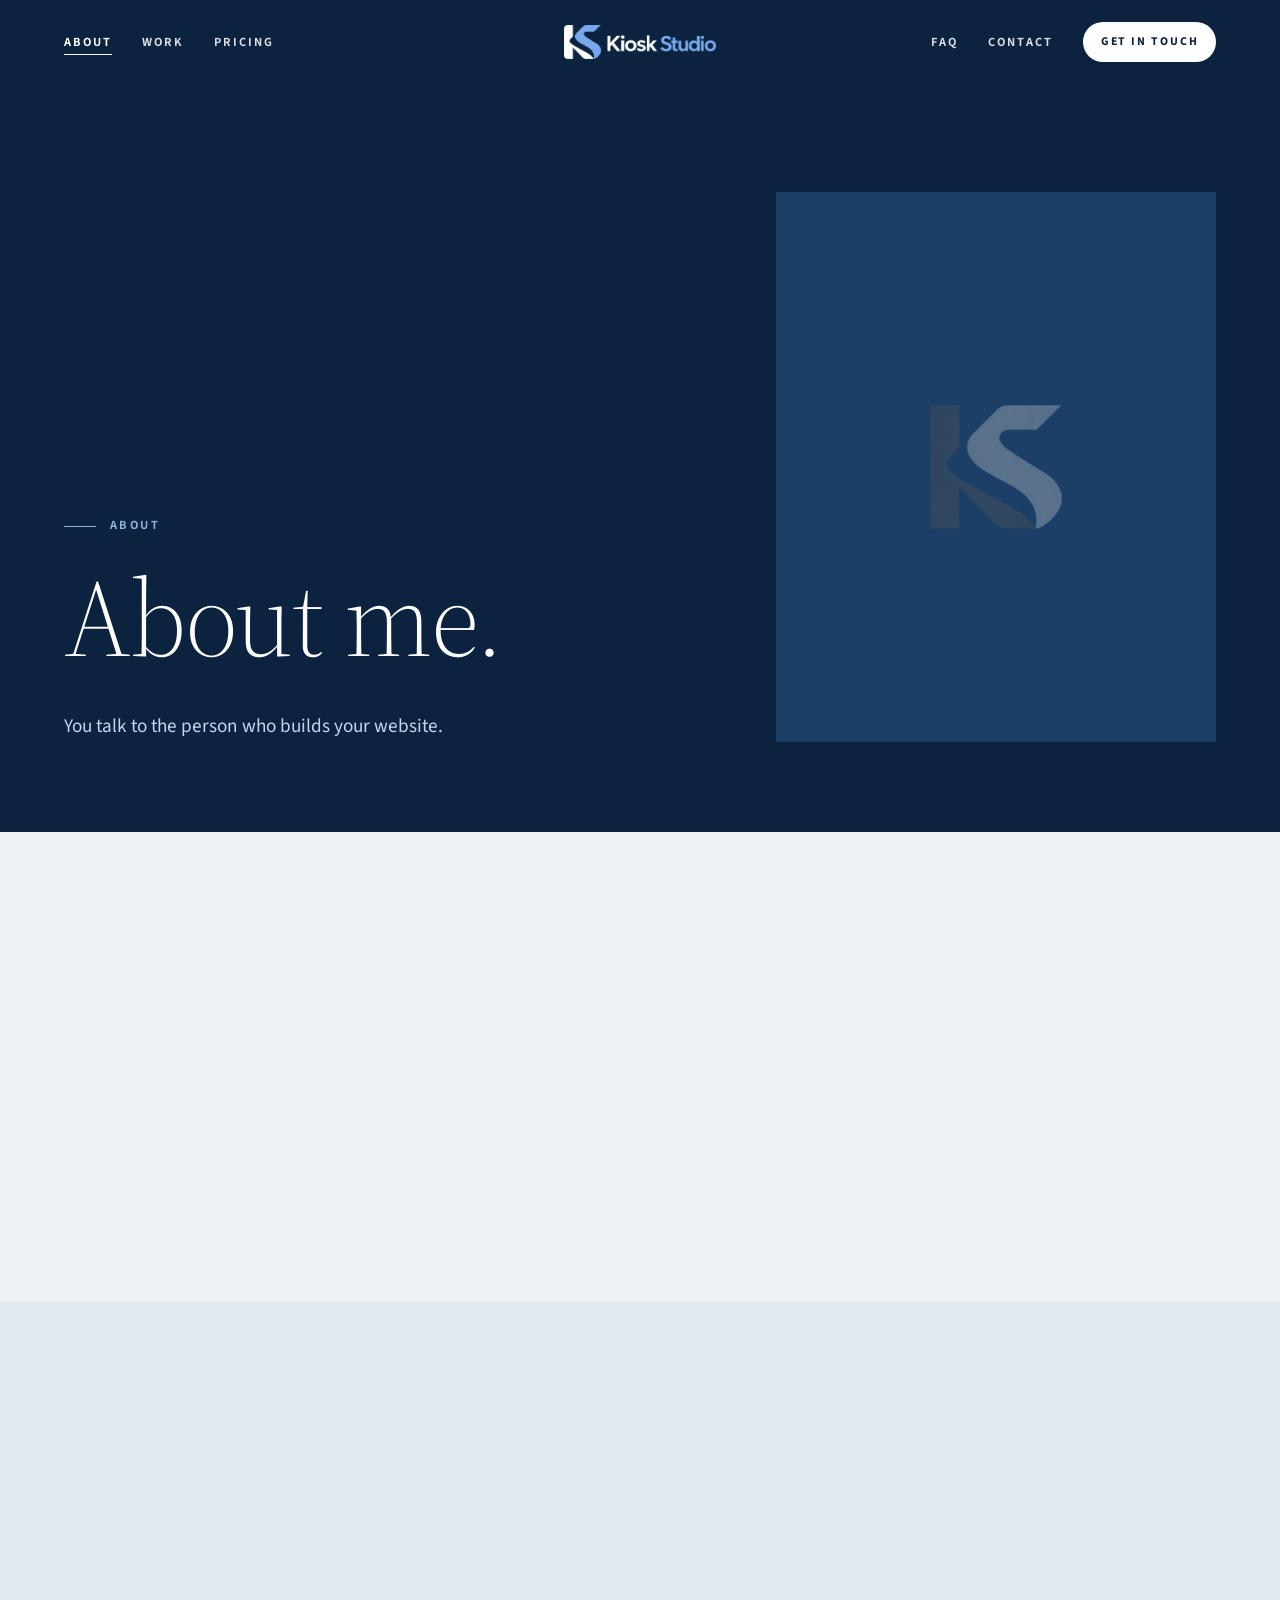
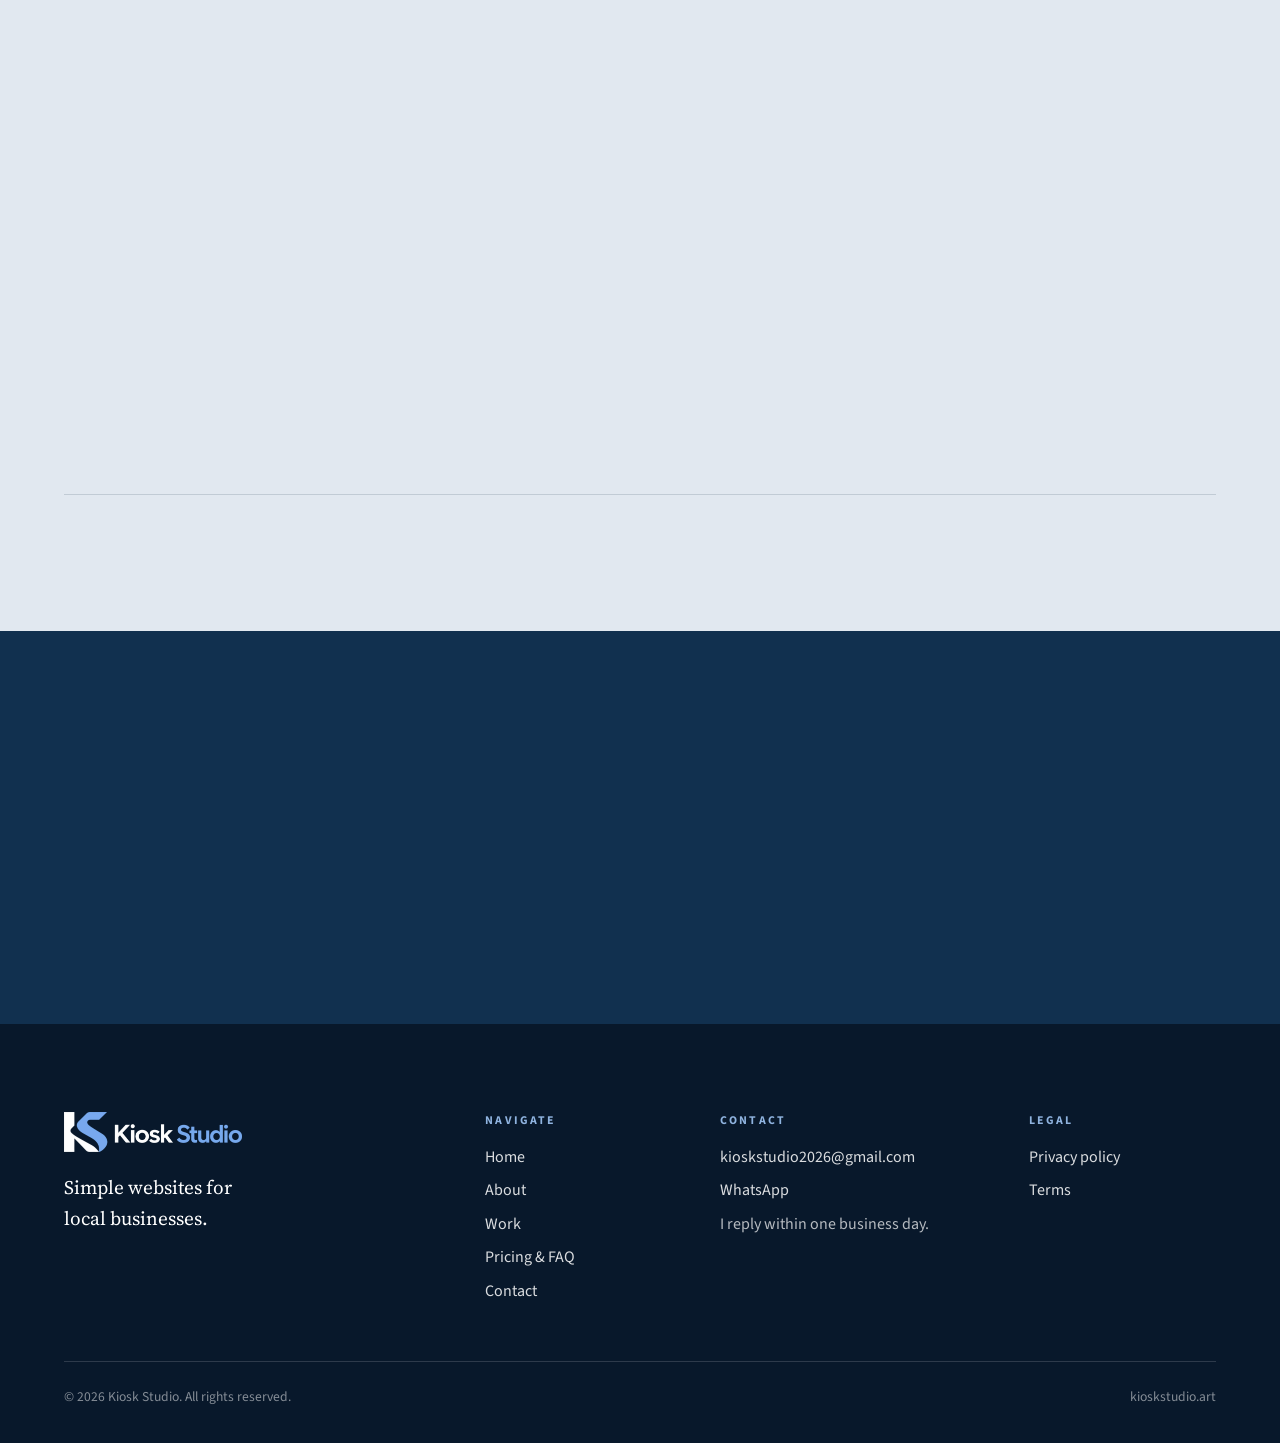
==== site/about.html @ 41d965e2 "Turn the site into several pages with a richer, animated layout Inspired by a restaurant site the ow" ====
<!doctype html>
<html lang="en" class="no-js">
<head>
  <meta charset="utf-8">
  <meta name="viewport" content="width=device-width, initial-scale=1">
  <meta http-equiv="Content-Security-Policy" content="default-src 'self'; img-src 'self' data:; style-src 'self'; script-src 'self'; connect-src 'self' https://formspree.io; form-action 'self' https://formspree.io mailto:; base-uri 'self'; object-src 'none'">
  <meta name="referrer" content="strict-origin-when-cross-origin">

  <title>About — Kiosk Studio</title>
  <meta name="description" content="Kiosk Studio is a small studio run by one person: a Brazilian engineering student studying abroad in Europe. You talk to the person who builds your website.">
  <link rel="canonical" href="https://kioskstudio.art/about">
  <meta name="theme-color" content="#0c2340">

  <meta property="og:type" content="website">
  <meta property="og:site_name" content="Kiosk Studio">
  <meta property="og:title" content="About — Kiosk Studio">
  <meta property="og:description" content="Kiosk Studio is a small studio run by one person: a Brazilian engineering student studying abroad in Europe. You talk to the person who builds your website.">
  <meta property="og:url" content="https://kioskstudio.art/about">
  <meta property="og:image" content="https://kioskstudio.art/assets/og-image.png">
  <meta property="og:image:width" content="1200">
  <meta property="og:image:height" content="630">
  <meta property="og:image:alt" content="Kiosk Studio — simple websites for local businesses">
  <meta name="twitter:card" content="summary_large_image">

  <link rel="icon" href="assets/favicon.png" type="image/png">
  <link rel="apple-touch-icon" href="assets/apple-touch-icon.png">
  <link rel="preload" href="fonts/source-serif-4.woff2" as="font" type="font/woff2" crossorigin>
  <link rel="preload" href="fonts/source-sans-3.woff2" as="font" type="font/woff2" crossorigin>
  <link rel="stylesheet" href="css/style.css">
  <script src="config.js" defer></script>
  <script src="js/main.js" defer></script>
</head>
<body>
  <a class="skip-link" href="#main">Skip to content</a>

  <header class="site-header">
    <div class="wrap header-inner">
      <a class="brand" href="./" aria-label="Kiosk Studio, home page">
        <img class="brand-logo" data-show-if="logo" data-src="logo" alt="Kiosk Studio" hidden>
        <span class="wordmark" data-hide-if="logo">Kiosk Studio</span>
      </a>

      <button class="nav-toggle" type="button" aria-expanded="false" aria-controls="site-nav">
        <span class="nav-toggle-bars" aria-hidden="true"></span>
        <span class="visually-hidden">Menu</span>
      </button>

      <nav id="site-nav" class="site-nav" aria-label="Main">
        <ul class="nav-left">
            <li class="nav-home"><a href="./">Home</a></li>
            <li><a href="about" aria-current="page">About</a></li>
            <li><a href="work">Work</a></li>
            <li><a href="pricing">Pricing</a></li>
        </ul>
        <ul class="nav-right">
            <li><a href="pricing#faq">FAQ</a></li>
            <li><a href="contact">Contact</a></li>
            <li><a class="btn btn-pill nav-cta" href="contact">Get in touch</a></li>
        </ul>
      </nav>
    </div>
  </header>

  <main id="main">
    <section class="page-hero">
      <div class="wrap page-hero-inner page-hero-inner--split">
        <div class="page-hero-copy">
          <p class="eyebrow" data-reveal>About</p>
          <h1 class="mask" data-reveal><span><span data-show-if="ownerName" hidden>Hi, I&#8217;m <span data-text="ownerName"></span>.</span><span data-hide-if="ownerName">About me.</span></span></h1>
          <p class="lead" data-reveal>You talk to the person who builds your website.</p>
        </div>
        <div class="portrait" data-reveal>
          <img class="portrait-img" data-show-if="photo" data-src="photo" alt="Portrait of the person behind Kiosk Studio" width="640" height="800" hidden>
          <div class="portrait-empty" data-hide-if="photo">
            <img src="assets/logo-mark.png" alt="" width="120" height="113">
          </div>
        </div>
      </div>
    </section>

    <section class="section">
      <div class="wrap split">
        <div>
          <p class="eyebrow" data-reveal>Who I am</p>
          <h2 class="mask" data-reveal><span>A small studio, built alongside my studies.</span></h2>
        </div>
        <div class="split-copy" data-reveal>
          <p>I'm a Brazilian engineering student studying abroad in Europe<span data-show-if="university" hidden>, at <span data-text="university"></span></span><span data-show-if="city" hidden>, in <span data-text="city"></span></span>. Kiosk Studio is the small studio I am building alongside my studies.</p>
          <p>There is no sales team and no account manager: from the first message to the day your site goes live, you deal with me.</p>
          <p>The studio is new, so the first websites come at a launch price.</p>
          <p class="split-note" data-show-if="location" data-text="location" hidden></p>
        </div>
      </div>
    </section>

    <section class="section section--tint">
      <div class="wrap split split--head">
        <div>
          <p class="eyebrow" data-reveal>How I work</p>
          <h2 class="mask" data-reveal><span>Simple, honest and in plain words.</span></h2>
        </div>
      </div>
      <div class="wrap">
        <ul class="rows">
          <li data-reveal><strong>You talk to me directly</strong><span>From the first message to the day your site goes live.</span></li>
          <li data-reveal><strong>No tech talk</strong><span>You tell me about your business in your own words. I explain anything you need to know.</span></li>
          <li data-reveal><strong>You see it before you pay</strong><span>A preview on your own phone first. Payment only when you approve it.</span></li>
          <li data-reveal><strong>You are never stuck</strong><span>Your domain is in your name and the website files are yours.</span></li>
        </ul>
      </div>
    </section>

    <section class="cta-band">
      <div class="wrap cta-inner">
        <h2 class="mask" data-reveal><span>Tell me about your business.</span></h2>
        <div class="cta-actions" data-reveal>
          <a class="btn btn-pill btn-light" href="contact">Get in touch</a>
          <a class="text-link" data-show-if="whatsapp" data-href="whatsapp" data-format="whatsapp" hidden>WhatsApp <span aria-hidden="true">→</span></a>
        </div>
      </div>
    </section>
  </main>

  <footer class="site-footer">
    <div class="wrap">
      <div class="footer-grid">
        <div class="footer-brand">
          <img class="footer-logo" src="assets/logo-light.png" alt="Kiosk Studio" width="178" height="40" loading="lazy">
          <p>Simple websites for<br>local businesses.</p>
        </div>
        <div>
          <p class="footer-title">Navigate</p>
          <ul>
            <li><a href="./">Home</a></li>
            <li><a href="about">About</a></li>
            <li><a href="work">Work</a></li>
            <li><a href="pricing">Pricing &amp; FAQ</a></li>
            <li><a href="contact">Contact</a></li>
          </ul>
        </div>
        <div>
          <p class="footer-title">Contact</p>
          <ul>
            <li data-show-if="email" hidden><a data-href="email" data-format="mailto" data-text="email"></a></li>
            <li data-show-if="whatsapp" hidden><a data-href="whatsapp" data-format="whatsapp">WhatsApp</a></li>
            <li>I reply within one business day.</li>
            <li data-show-if="location" data-text="location" hidden></li>
          </ul>
        </div>
        <div>
          <p class="footer-title">Legal</p>
          <ul>
            <li><a href="privacy">Privacy policy</a></li>
            <li><a href="terms">Terms</a></li>
          </ul>
        </div>
      </div>
      <div class="footer-bottom">
        <p>© <span data-year></span> Kiosk Studio. All rights reserved.</p>
        <p>kioskstudio.art</p>
      </div>
    </div>
  </footer>
</body>
</html>
---- site/css/style.css ----
/* Kiosk Studio — main stylesheet
   Mobile first: base styles are for phones; wider screens are added in
   the media queries near the end of each block. */

/* ---------- Fonts (stored in this repo, no outside services) ---------- */
@font-face {
  font-family: "Source Serif 4";
  src: url("../fonts/source-serif-4.woff2") format("woff2");
  font-weight: 200 900;
  font-style: normal;
  font-display: swap;
}
@font-face {
  font-family: "Source Serif 4";
  src: url("../fonts/source-serif-4-italic.woff2") format("woff2");
  font-weight: 200 900;
  font-style: italic;
  font-display: swap;
}
@font-face {
  font-family: "Source Sans 3";
  src: url("../fonts/source-sans-3.woff2") format("woff2");
  font-weight: 200 900;
  font-style: normal;
  font-display: swap;
}

/* ---------- Design tokens ---------- */
:root {
  --navy-950: #08182b;
  --navy-900: #0c2340;
  --navy-800: #11304f;
  --navy-700: #1b3f66;
  --blue-600: #08459a;
  --blue-500: #0a54b5;
  --blue-300: #8fb3df;
  --blue-200: #c2d6ee;
  --paper: #eef2f6;
  --tint: #e1e8f0;
  --panel: #d3deea;
  --gray-500: #7b8796;
  --gray-600: #4d5a6a;
  --gray-800: #1f2b3a;
  --white: #ffffff;

  --text: var(--gray-800);
  --text-muted: var(--gray-600);
  --rule: rgba(12, 35, 64, .15);
  --rule-light: rgba(255, 255, 255, .15);
  --focus: #ffb547;

  --serif: "Source Serif 4", Georgia, "Times New Roman", serif;
  --sans: "Source Sans 3", system-ui, -apple-system, "Segoe UI", Roboto, Arial, sans-serif;

  --gutter: clamp(20px, 5vw, 80px);
  --wrap: 1360px;
  --header-h: 64px;
  --marquee-h: 52px;
  --ease: cubic-bezier(.2, .7, .2, 1);
}

/* ---------- Base ---------- */
*, *::before, *::after { box-sizing: border-box; }

html { -webkit-text-size-adjust: 100%; scroll-padding-top: calc(var(--header-h) + 16px); }
@media (prefers-reduced-motion: no-preference) {
  html { scroll-behavior: smooth; }
}

body {
  margin: 0;
  font-family: var(--sans);
  font-size: 1.125rem;
  line-height: 1.6;
  color: var(--text);
  background: var(--paper);
  -webkit-font-smoothing: antialiased;
}
body.menu-open { overflow: hidden; }

img, svg { display: block; max-width: 100%; }
img { height: auto; }

h1, h2, h3 { margin: 0; font-weight: 400; text-wrap: balance; }
h1, h2 {
  font-family: var(--serif);
  font-optical-sizing: auto;
  font-weight: 300;
  letter-spacing: -0.02em;
  line-height: 1.06;
}
h1 { font-size: clamp(3rem, 8.5vw, 7rem); }
h2 { font-size: clamp(2.1rem, 4.4vw, 3.6rem); color: var(--navy-900); }
h3 { font-size: 1.2rem; font-weight: 650; line-height: 1.3; color: var(--navy-900); }
p { margin: 0 0 1em; }
p:last-child { margin-bottom: 0; }

a { color: var(--blue-600); text-underline-offset: .2em; text-decoration-thickness: 1px; }
a:hover { text-decoration-thickness: 2px; }

:focus-visible { outline: 3px solid var(--focus); outline-offset: 3px; }
[hidden] { display: none !important; }

.visually-hidden {
  position: absolute !important;
  width: 1px; height: 1px;
  overflow: hidden;
  clip: rect(0 0 0 0);
  white-space: nowrap;
}

.skip-link {
  position: absolute;
  left: 12px; top: -60px;
  z-index: 100;
  padding: 10px 16px;
  background: var(--white);
  color: var(--navy-900);
  font-weight: 700;
}
.skip-link:focus { top: 12px; }

.wrap { width: 100%; max-width: var(--wrap); margin: 0 auto; padding: 0 var(--gutter); }

.muted { color: var(--text-muted); }

/* Small uppercase label with a short line before it. */
.eyebrow {
  display: flex;
  align-items: center;
  gap: 14px;
  margin-bottom: 24px;
  font-size: .78rem;
  font-weight: 650;
  letter-spacing: .2em;
  text-transform: uppercase;
  color: var(--blue-500);
}
.eyebrow::before { content: ""; width: 32px; height: 1px; background: currentColor; }

.lead { max-width: 34em; font-size: clamp(1.1rem, 1.5vw, 1.3rem); line-height: 1.55; }

/* ---------- Buttons and links ---------- */
.btn {
  display: inline-flex;
  align-items: center;
  justify-content: center;
  min-height: 48px;
  padding: .85em 1.7em;
  border: 1.5px solid transparent;
  border-radius: 999px;
  font: inherit;
  font-size: .82rem;
  font-weight: 700;
  letter-spacing: .14em;
  line-height: 1.2;
  text-transform: uppercase;
  text-align: center;
  text-decoration: none;
  cursor: pointer;
  transition: background-color .25s, color .25s, border-color .25s, transform .25s var(--ease);
}
.btn:hover { transform: translateY(-2px); }
.btn-primary { background: var(--blue-500); color: var(--white); }
.btn-primary:hover { background: var(--blue-600); }
.btn-light { background: var(--white); color: var(--navy-900); }
.btn-light:hover { background: var(--blue-200); }

/* Uppercase link with an arrow, used for "See the work →" etc. */
.text-link {
  display: inline-flex;
  align-items: center;
  gap: .6em;
  padding-bottom: 4px;
  border-bottom: 1px solid currentColor;
  font-size: .82rem;
  font-weight: 700;
  letter-spacing: .14em;
  text-transform: uppercase;
  text-decoration: none;
}
.text-link span { transition: transform .25s var(--ease); }
.text-link:hover span { transform: translateX(4px); }

/* ---------- Header ---------- */
.site-header {
  position: sticky;
  top: 0;
  z-index: 50;
  background: var(--navy-900);
  color: var(--white);
}
.header-inner {
  display: flex;
  align-items: center;
  justify-content: space-between;
  min-height: var(--header-h);
}

.brand { position: relative; z-index: 2; display: inline-flex; align-items: center; color: var(--white); text-decoration: none; }
.wordmark { font-family: var(--serif); font-size: 1.35rem; font-weight: 500; }
/* The logo image sits on a white badge so any logo stays legible on dark blue.
   Set logoOnDark: true in config.js to remove the badge. */
.brand-logo {
  height: 34px;
  width: auto;
  max-width: 200px;
  object-fit: contain;
  padding: 5px 10px;
  background: var(--white);
  border-radius: 4px;
}
.logo-on-dark .brand-logo { padding: 0; background: none; }

.nav-toggle {
  position: relative;
  z-index: 2;
  display: inline-flex;
  align-items: center;
  justify-content: center;
  width: 48px; height: 48px;
  margin-right: -12px;
  padding: 0;
  border: 0;
  background: none;
  color: var(--white);
  cursor: pointer;
}
.nav-toggle-bars,
.nav-toggle-bars::before,
.nav-toggle-bars::after {
  display: block;
  width: 24px; height: 1.5px;
  background: currentColor;
  transition: transform .3s var(--ease), background-color .3s;
}
.nav-toggle-bars { position: relative; }
.nav-toggle-bars::before,
.nav-toggle-bars::after { content: ""; position: absolute; left: 0; }
.nav-toggle-bars::before { top: -7px; }
.nav-toggle-bars::after { top: 7px; }
.nav-toggle[aria-expanded="true"] .nav-toggle-bars { background: transparent; }
.nav-toggle[aria-expanded="true"] .nav-toggle-bars::before { transform: translateY(7px) rotate(45deg); }
.nav-toggle[aria-expanded="true"] .nav-toggle-bars::after { transform: translateY(-7px) rotate(-45deg); }

/* Phone menu: a full-screen dark panel with large links. */
.site-nav {
  position: fixed;
  inset: 0;
  z-index: 1;
  display: flex;
  flex-direction: column;
  justify-content: center;
  gap: 8px;
  padding: calc(var(--header-h) + 24px) var(--gutter) 40px;
  background: var(--navy-900);
  opacity: 0;
  visibility: hidden;
  transition: opacity .35s var(--ease), visibility .35s;
}
.site-nav.is-open { opacity: 1; visibility: visible; }
.site-nav ul { list-style: none; margin: 0; padding: 0; }
.site-nav a {
  display: block;
  padding: 8px 0;
  color: var(--white);
  font-family: var(--serif);
  font-size: clamp(2rem, 9vw, 2.8rem);
  font-weight: 300;
  line-height: 1.15;
  text-decoration: none;
}
.site-nav a[aria-current="page"] { color: var(--blue-300); }
.site-nav .nav-cta {
  display: inline-flex;
  margin-top: 28px;
  padding: .85em 1.7em;
  font-family: var(--sans);
  font-size: .82rem;
  font-weight: 700;
  line-height: 1.2;
  background: var(--white);
  color: var(--navy-900);
}

/* Without JavaScript the menu is a simple row of links. */
.no-js .header-inner { flex-wrap: wrap; }
.no-js .nav-toggle { display: none; }
.no-js .site-nav { position: static; opacity: 1; visibility: visible; flex-direction: row; flex-wrap: wrap; padding: 0 0 14px; background: none; }
.no-js .site-nav ul { display: flex; flex-wrap: wrap; gap: 0 18px; }
.no-js .site-nav a,
.no-js .site-nav .nav-cta { font-family: var(--sans); font-size: 1rem; padding: 4px 0; margin: 0; background: none; color: var(--white); }

@media (min-width: 1060px) {
  :root { --header-h: 84px; }
  .header-inner,
  .no-js .header-inner {
    display: grid;
    grid-template-columns: 1fr auto 1fr;
    grid-template-areas: "left brand right";
  }
  .brand { grid-area: brand; }
  .nav-toggle { display: none; }
  .site-nav,
  .no-js .site-nav { display: contents; opacity: 1; visibility: visible; }
  .nav-left { grid-area: left; }
  .nav-right { grid-area: right; justify-self: end; }
  .site-nav ul,
  .no-js .site-nav ul { display: flex; align-items: center; gap: 30px; }
  .nav-home { display: none; }
  .site-nav a,
  .no-js .site-nav a {
    position: relative;
    padding: 6px 0;
    font-family: var(--sans);
    font-size: .78rem;
    font-weight: 650;
    letter-spacing: .16em;
    text-transform: uppercase;
    color: rgba(255, 255, 255, .85);
  }
  .site-nav a:hover { color: var(--white); }
  .site-nav a:not(.nav-cta)::after {
    content: "";
    position: absolute;
    left: 0; right: 0; bottom: 0;
    height: 1px;
    background: currentColor;
    transform: scaleX(0);
    transform-origin: left;
    transition: transform .3s var(--ease);
  }
  .site-nav a:hover::after,
  .site-nav a[aria-current="page"]::after { transform: scaleX(1); }
  .site-nav a[aria-current="page"] { color: var(--white); }
  .site-nav .nav-cta,
  .no-js .site-nav .nav-cta { margin: 0; min-height: 40px; padding: .7em 1.4em; font-size: .74rem; background: var(--white); color: var(--navy-900); }
  .site-nav .nav-cta:hover { background: var(--blue-200); }
}

/* ---------- Scroll animations ----------
   Only when JavaScript runs (main.js adds .js); otherwise everything is shown. */
.js [data-reveal] {
  opacity: 0;
  transform: translateY(28px);
  transition: opacity .9s var(--ease), transform .9s var(--ease);
  transition-delay: var(--delay, 0s);
}
.js [data-reveal].is-visible { opacity: 1; transform: none; }

/* Headings slide up from behind a mask. */
.mask { overflow: hidden; padding-bottom: .08em; }
.mask > span { display: block; }
.js .mask[data-reveal] { opacity: 1; transform: none; }
.js .mask[data-reveal] > span { transform: translateY(105%); transition: transform 1.1s var(--ease); transition-delay: var(--delay, 0s); }
.js .mask[data-reveal].is-visible > span { transform: none; }

/* ---------- Hero (home) ---------- */
.hero {
  display: flex;
  align-items: center;
  min-height: calc(100vh - var(--header-h) - var(--marquee-h));
  min-height: calc(100svh - var(--header-h) - var(--marquee-h));
  padding: 56px 0 64px;
  background: var(--navy-900);
  color: var(--white);
}
.hero-inner { display: grid; gap: 64px; align-items: center; }
.hero .eyebrow,
.page-hero .eyebrow { color: var(--blue-300); }
.hero h1 { max-width: 14ch; margin-bottom: 28px; font-size: clamp(3rem, 6.6vw, 6rem); }
.hero .lead,
.page-hero .lead { color: var(--blue-200); }
.hero-actions { display: flex; flex-wrap: wrap; align-items: center; gap: 24px 36px; margin-top: 40px; }
.hero .text-link { color: var(--white); }
.hero-visual { justify-self: center; text-align: center; }
.visual-note { margin-top: 18px; font-size: .78rem; font-weight: 650; letter-spacing: .16em; text-transform: uppercase; color: var(--blue-300); }

@media (min-width: 960px) {
  .hero-inner { grid-template-columns: minmax(0, 1fr) auto; gap: 96px; }
}

/* ---------- Page hero (inner pages) ---------- */
.page-hero {
  padding: clamp(72px, 12vh, 140px) 0 clamp(64px, 10vh, 112px);
  background: var(--navy-900);
  color: var(--white);
}
.page-hero h1 { margin-bottom: 28px; }
.page-hero-inner { display: grid; gap: 56px; align-items: end; }

@media (min-width: 960px) {
  .page-hero-inner--split { grid-template-columns: minmax(0, 1fr) minmax(300px, 440px); gap: 96px; }
}

/* ---------- Marquee ---------- */
.marquee {
  overflow: hidden;
  height: var(--marquee-h);
  display: flex;
  align-items: center;
  background: var(--paper);
  border-bottom: 1px solid var(--rule);
  color: var(--navy-900);
}
.marquee-track { display: flex; width: max-content; animation: marquee 40s linear infinite; }
.marquee ul { display: flex; list-style: none; margin: 0; padding: 0; }
.marquee li {
  display: flex;
  align-items: center;
  font-size: .78rem;
  font-weight: 650;
  letter-spacing: .2em;
  text-transform: uppercase;
  white-space: nowrap;
}
.marquee li::after { content: "•"; margin: 0 32px; color: var(--blue-500); }
@keyframes marquee { to { transform: translateX(-50%); } }

/* ---------- Sections ---------- */
.section { padding: 88px 0; }
.section--tint { background: var(--tint); }

.split { display: grid; gap: 32px; }
.split--head { margin-bottom: 56px; }
.split-copy { max-width: 36em; color: var(--text-muted); }
.split-copy .text-link { margin-top: 12px; }
.split-note { font-weight: 650; color: var(--navy-900); }

@media (min-width: 960px) {
  .section { padding: 136px 0; }
  .split { grid-template-columns: 1fr 1fr; gap: 96px; align-items: end; }
  .split--head { margin-bottom: 72px; }
}

/* ---------- Facts ---------- */
.facts { list-style: none; margin: 80px 0 0; padding: 0; display: grid; gap: 0; }
.facts li { display: grid; gap: 6px; padding: 28px 0; border-top: 1px solid var(--rule); }
.facts strong {
  font-family: var(--serif);
  font-size: clamp(2.6rem, 5vw, 4rem);
  font-weight: 300;
  line-height: 1;
  color: var(--navy-900);
}
.facts span { max-width: 22em; color: var(--text-muted); }
@media (min-width: 760px) {
  .facts { grid-template-columns: repeat(3, 1fr); column-gap: 48px; }
}

/* ---------- Gallery (home) ---------- */
.gallery { display: grid; gap: 64px; }
.gallery-item {
  display: grid;
  justify-items: center;
  gap: 24px;
  padding: 48px 24px 32px;
  background: var(--panel);
  color: var(--navy-900);
  text-decoration: none;
}
.gallery-item .phone { width: 220px; transition: transform .6s var(--ease); }
.gallery-item:hover .phone { transform: translateY(-10px); }
.gallery-caption { font-family: var(--serif); font-size: 1.5rem; font-weight: 400; }
.gallery-caption span {
  display: block;
  margin-bottom: 2px;
  font-family: var(--sans);
  font-size: .74rem;
  font-weight: 650;
  letter-spacing: .18em;
  text-transform: uppercase;
  color: var(--blue-500);
  text-align: center;
}
.gallery-caption { text-align: center; }
@media (min-width: 820px) {
  .gallery { grid-template-columns: repeat(3, 1fr); gap: 24px; }
  .gallery-item:nth-child(2) { margin-top: 56px; }
}
@media (min-width: 820px) and (max-width: 1100px) {
  .gallery-item .phone { width: 190px; }
}

/* ---------- Steps ---------- */
.steps { list-style: none; margin: 0; padding: 0; display: grid; }
.steps li { padding: 28px 0 36px; border-top: 1px solid var(--rule); }
.step-number { display: block; margin-bottom: 28px; font-family: var(--serif); font-size: 1.1rem; color: var(--blue-500); }
.steps h3 { margin-bottom: 10px; font-family: var(--serif); font-size: 1.7rem; font-weight: 400; }
.steps p { max-width: 26em; color: var(--text-muted); }
@media (min-width: 820px) {
  .steps { grid-template-columns: repeat(3, 1fr); column-gap: 48px; }
}

/* ---------- Call to action band ---------- */
.cta-band { padding: 112px 0; background: var(--navy-800); color: var(--white); }
.cta-inner { display: grid; gap: 40px; }
.cta-band h2 { max-width: 14ch; color: var(--white); font-size: clamp(2.4rem, 6vw, 5rem); }
.cta-actions { display: flex; flex-wrap: wrap; align-items: center; gap: 24px 36px; }
.cta-band .text-link { color: var(--white); }
@media (min-width: 960px) {
  .cta-inner { grid-template-columns: 1fr auto; align-items: end; }
}

/* ---------- About ---------- */
.portrait {
  position: relative;
  width: 100%;
  max-width: 440px;
  aspect-ratio: 4 / 5;
  overflow: hidden;
  background: var(--navy-700);
}
.portrait-img { width: 100%; height: 100%; object-fit: cover; }
.portrait-empty { display: grid; place-items: center; width: 100%; height: 100%; }
.portrait-empty img { width: 30%; opacity: .35; filter: grayscale(1) brightness(3); }

.rows { list-style: none; margin: 0; padding: 0; border-bottom: 1px solid var(--rule); }
.rows li { display: grid; gap: 6px; padding: 28px 0; border-top: 1px solid var(--rule); }
.rows strong { font-family: var(--serif); font-size: clamp(1.5rem, 2.6vw, 2rem); font-weight: 300; line-height: 1.2; color: var(--navy-900); }
.rows span { color: var(--text-muted); max-width: 32em; }
@media (min-width: 820px) {
  .rows li { grid-template-columns: 1fr 1fr; gap: 48px; align-items: baseline; }
}

/* ---------- Phone mockups ---------- */
.phone {
  position: relative;
  width: 240px;
  aspect-ratio: 240 / 486;
  padding: 9px;
  border-radius: 38px;
  background: #050d18;
  box-shadow: 0 30px 60px rgba(3, 10, 20, .45), inset 0 0 0 1.5px rgba(255, 255, 255, .14);
}
.phone::before {
  content: "";
  position: absolute;
  top: 17px; left: 50%;
  width: 66px; height: 19px;
  transform: translateX(-50%);
  border-radius: 999px;
  background: #050d18;
  z-index: 2;
}
.phone--hero { width: 280px; }

.phone-screen {
  --m-bg: #fff;
  --m-ink: #1c2430;
  --m-accent: #2a6bbd;
  --m-soft: #eef2f6;
  display: flex;
  flex-direction: column;
  height: 100%;
  overflow: hidden;
  border-radius: 30px;
  background: var(--m-bg);
  color: var(--m-ink);
  font-family: system-ui, -apple-system, "Segoe UI", Roboto, sans-serif;
  font-size: 11px;
  line-height: 1.35;
  text-align: left;
}
.m-bar { display: flex; justify-content: space-between; align-items: center; padding: 40px 16px 10px; }
.m-logo { font-weight: 800; font-size: 12.5px; }
.m-burger { width: 16px; height: 9px; border-block: 2px solid currentColor; opacity: .7; }
.m-hero {
  flex: 1;
  display: flex;
  flex-direction: column;
  justify-content: flex-end;
  margin: 0 10px;
  padding: 16px 14px;
  border-radius: 16px;
  color: #fff;
  background: linear-gradient(to top, rgba(0, 0, 0, .55) 0%, rgba(0, 0, 0, .25) 40%, transparent 62%), var(--m-art);
  text-shadow: 0 1px 2px rgba(0, 0, 0, .3);
}
.m-kicker { margin: 0 0 4px; font-size: 9.5px; font-weight: 700; text-transform: uppercase; letter-spacing: .12em; opacity: .9; }
.m-title { margin: 0 0 12px; font-size: 17px; font-weight: 800; line-height: 1.12; letter-spacing: -0.02em; }
.m-btn { align-self: flex-start; padding: 7px 12px; border-radius: 999px; background: #fff; color: var(--m-ink); font-weight: 700; text-shadow: none; }
.m-rows { padding: 12px 16px 4px; }
.m-rows p { display: flex; justify-content: space-between; margin: 0; padding: 7px 0; border-bottom: 1px solid var(--m-soft); }
.m-rows p span:last-child { font-weight: 700; }
.m-actions { display: grid; grid-template-columns: 1fr 1fr; gap: 8px; padding: 10px 12px 16px; }
.m-actions span { padding: 9px 0; border-radius: 10px; background: var(--m-accent); color: #fff; font-weight: 700; text-align: center; }
.m-actions span + span { background: var(--m-soft); color: var(--m-ink); }

/* Each sample has its own palette, to show that client sites can look different. */
.m-cafe {
  --m-accent: #8a5a3b;
  --m-soft: #f2ebe4;
  --m-art:
    radial-gradient(circle at 76% 24%, #e9c9a1 0 16%, transparent 16.5%),
    radial-gradient(circle at 76% 24%, #6b3f24 0 23%, transparent 23.5%),
    linear-gradient(160deg, #b9805a, #5a3420);
}
.m-florist {
  --m-accent: #3f7a52;
  --m-soft: #edf3ee;
  --m-art:
    radial-gradient(circle at 24% 18%, #f6b8c8 0 12%, transparent 13%),
    radial-gradient(circle at 46% 12%, #f08da8 0 10%, transparent 11%),
    radial-gradient(circle at 70% 20%, #fbd3dc 0 13%, transparent 14%),
    radial-gradient(circle at 36% 30%, #e3708f 0 9%, transparent 10%),
    linear-gradient(170deg, #6aa77b 0%, #2f5e3e 100%);
}
.m-restaurant {
  --m-ink: #2a1d16;
  --m-accent: #b4462f;
  --m-soft: #f6ece6;
  --m-art:
    radial-gradient(circle at 50% 26%, #f3e3c3 0 15%, transparent 15.5%),
    radial-gradient(circle at 50% 26%, #fff 0 21%, transparent 21.5%),
    linear-gradient(165deg, #c55a3c, #6e2416);
}
.m-barber {
  --m-bg: #14181f;
  --m-ink: #f2f4f7;
  --m-accent: #c8a252;
  --m-soft: #252b35;
  --m-art:
    repeating-linear-gradient(135deg, rgba(255,255,255,.12) 0 10px, transparent 10px 20px),
    linear-gradient(160deg, #3b4352, #171b22);
}
.m-barber .m-btn { background: var(--m-accent); color: #14181f; }
.m-barber .m-actions span:first-child { color: #14181f; }


/* ---------- Work: showcase ---------- */
.showcase-inner { display: grid; gap: 48px; align-items: center; }
.showcase-visual { display: grid; place-items: center; padding: 56px 24px; background: var(--panel); }
.section--tint .showcase-visual { background: var(--paper); }
.showcase-copy { max-width: 34em; color: var(--text-muted); }
.showcase-copy h2 { margin-bottom: 20px; }
.showcase-copy .ticks { margin: 28px 0 32px; }
@media (min-width: 960px) {
  .showcase-inner { grid-template-columns: 1fr 1fr; gap: 96px; }
  .showcase--flip .showcase-visual { order: 2; }
  .showcase-visual { padding: 80px 24px; }
}
.fine-print { font-size: 1rem; color: var(--text-muted); max-width: 40em; }
.fine-print--center { margin: 0 auto; text-align: center; }

/* ---------- Pricing ---------- */
.plan { display: grid; gap: 8px 64px; padding-top: 32px; border-top: 2px solid var(--navy-900); }
.plan h3 { font-size: .82rem; font-weight: 700; letter-spacing: .16em; text-transform: uppercase; color: var(--blue-500); }
.plan-price {
  margin: 14px 0 10px;
  font-family: var(--serif);
  font-size: clamp(2.6rem, 5vw, 4.2rem);
  font-weight: 300;
  line-height: 1.05;
  letter-spacing: -0.02em;
  color: var(--navy-900);
}
.plan-price small { font-family: var(--sans); font-size: 1rem; letter-spacing: 0; color: var(--text-muted); }
.plan-note { color: var(--text-muted); max-width: 28em; }
.ticks { list-style: none; margin: 24px 0 0; padding: 0; }
.ticks li { position: relative; padding: 10px 0 10px 28px; border-top: 1px solid var(--rule); }
.ticks li:first-child { border-top: 0; }
.ticks li::before {
  content: "";
  position: absolute;
  left: 2px; top: 1.1em;
  width: 12px; height: 7px;
  border-left: 2px solid var(--blue-500);
  border-bottom: 2px solid var(--blue-500);
  transform: rotate(-45deg);
}
.pricing-foot { display: grid; gap: 24px; justify-items: start; margin-top: 48px; }
@media (min-width: 820px) {
  .plan { grid-template-columns: 1fr 1fr; align-items: start; }
  .plan .ticks { margin-top: 0; }
  .pricing-foot { grid-template-columns: auto 1fr; align-items: center; gap: 40px; }
}

.promises { list-style: none; margin: 0; padding: 0; display: grid; }
.promises li { padding: 24px 0 28px; border-top: 1px solid var(--rule); color: var(--text-muted); }
.promises span { display: block; margin-bottom: 14px; font-family: var(--serif); color: var(--blue-500); }
.promises strong { display: block; margin-bottom: 6px; font-family: var(--serif); font-size: 1.5rem; font-weight: 400; color: var(--navy-900); }
@media (min-width: 760px) { .promises { grid-template-columns: repeat(2, 1fr); column-gap: 48px; } }
@media (min-width: 1100px) { .promises { grid-template-columns: repeat(3, 1fr); } }

/* ---------- FAQ ---------- */
.faq { border-bottom: 1px solid var(--rule); max-width: 960px; }
.faq details { border-top: 1px solid var(--rule); }
.faq summary {
  position: relative;
  padding: 26px 56px 26px 0;
  font-family: var(--serif);
  font-size: clamp(1.25rem, 2vw, 1.5rem);
  font-weight: 400;
  color: var(--navy-900);
  cursor: pointer;
  list-style: none;
}
.faq summary::-webkit-details-marker { display: none; }
.faq summary::before,
.faq summary::after {
  content: "";
  position: absolute;
  right: 4px; top: 50%;
  width: 18px; height: 1.5px;
  background: var(--blue-500);
  transition: transform .3s var(--ease);
}
.faq summary::after { transform: rotate(90deg); }
.faq details[open] summary::after { transform: rotate(0); }
.faq summary:hover { color: var(--blue-600); }
.faq details p { max-width: 42em; padding: 0 0 28px; color: var(--text-muted); }

/* ---------- Contact ---------- */
.contact { display: grid; gap: 64px; }
.contact-info { display: grid; gap: 32px; align-content: start; }
.info-block { padding-top: 18px; border-top: 1px solid var(--rule); }
.info-label { margin-bottom: 6px; font-size: .76rem; font-weight: 700; letter-spacing: .18em; text-transform: uppercase; color: var(--blue-500); }
.info-value { font-family: var(--serif); font-size: clamp(1.3rem, 2.2vw, 1.7rem); font-weight: 400; color: var(--navy-900); text-decoration: none; word-break: break-word; }
a.info-value:hover { text-decoration: underline; }
.contact-soon { color: var(--text-muted); }

.field { margin-bottom: 26px; }
.field label { display: block; margin-bottom: 8px; font-weight: 650; font-size: 1rem; color: var(--navy-900); }
.optional { font-weight: 400; color: var(--text-muted); }
.field input,
.field textarea {
  width: 100%;
  padding: 14px 16px;
  border: 1px solid var(--rule);
  border-radius: 4px;
  background: var(--white);
  color: var(--text);
  font: inherit;
  font-size: 1.05rem;
  transition: border-color .2s, box-shadow .2s;
}
.field textarea { resize: vertical; min-height: 150px; }
.field input:focus,
.field textarea:focus { outline: none; border-color: var(--blue-500); box-shadow: 0 0 0 3px rgba(10, 84, 181, .15); }
.field input::placeholder,
.field textarea::placeholder { color: var(--gray-500); }
.field [aria-invalid="true"] { border-color: #b42318; }
.hint { margin: 8px 0 0; font-size: .92rem; color: var(--text-muted); }
.field--trap { position: absolute; left: -9999px; width: 1px; height: 1px; overflow: hidden; }

.form-status { margin: 18px 0 0; font-weight: 650; }
.form-status:empty { display: none; }
.form-status.is-success { color: #1e7a46; }
.form-status.is-error { color: #b42318; }
.form-privacy { margin-top: 18px; font-size: .95rem; color: var(--text-muted); }
.contact-form button[disabled] { opacity: .6; cursor: progress; }

@media (min-width: 960px) {
  .contact { grid-template-columns: 5fr 7fr; gap: 96px; }
}

/* ---------- Footer ---------- */
.site-footer { padding: 88px 0 36px; background: var(--navy-950); color: rgba(255, 255, 255, .7); font-size: 1rem; }
.footer-grid { display: grid; gap: 40px; padding-bottom: 56px; }
.footer-logo { width: 178px; height: auto; margin-bottom: 20px; }
.footer-brand p { font-family: var(--serif); font-size: 1.2rem; color: var(--white); }
.footer-title { margin-bottom: 14px; font-size: .74rem; font-weight: 700; letter-spacing: .18em; text-transform: uppercase; color: var(--blue-300); }
.site-footer ul { list-style: none; margin: 0; padding: 0; display: grid; gap: 8px; }
.site-footer a { color: rgba(255, 255, 255, .85); text-decoration: none; }
.site-footer a:hover { color: var(--white); text-decoration: underline; }
.footer-bottom {
  display: flex;
  flex-wrap: wrap;
  justify-content: space-between;
  gap: 8px 24px;
  padding-top: 24px;
  border-top: 1px solid var(--rule-light);
  font-size: .85rem;
  color: rgba(255, 255, 255, .5);
}
.footer-bottom p { margin: 0; }
@media (min-width: 760px) {
  .footer-grid { grid-template-columns: 2fr 1fr 1.4fr 1fr; gap: 48px; }
}

/* ---------- Legal pages ---------- */
.legal { padding: 72px 0 120px; }
.legal-inner { max-width: 760px; }
.legal h1 { font-size: clamp(2.6rem, 6vw, 4rem); color: var(--navy-900); margin-bottom: .4em; }
.legal h2 { font-size: 1.7rem; margin: 2em 0 .5em; }
.legal p, .legal li { color: var(--text-muted); }
.legal ul { padding-left: 1.2em; }
.legal-updated { font-size: 1rem; }

/* ---------- Reduced motion ---------- */
@media (prefers-reduced-motion: reduce) {
  *, *::before, *::after { transition: none !important; animation: none !important; }
  .js [data-reveal], .js .mask[data-reveal] > span { opacity: 1; transform: none; }
}
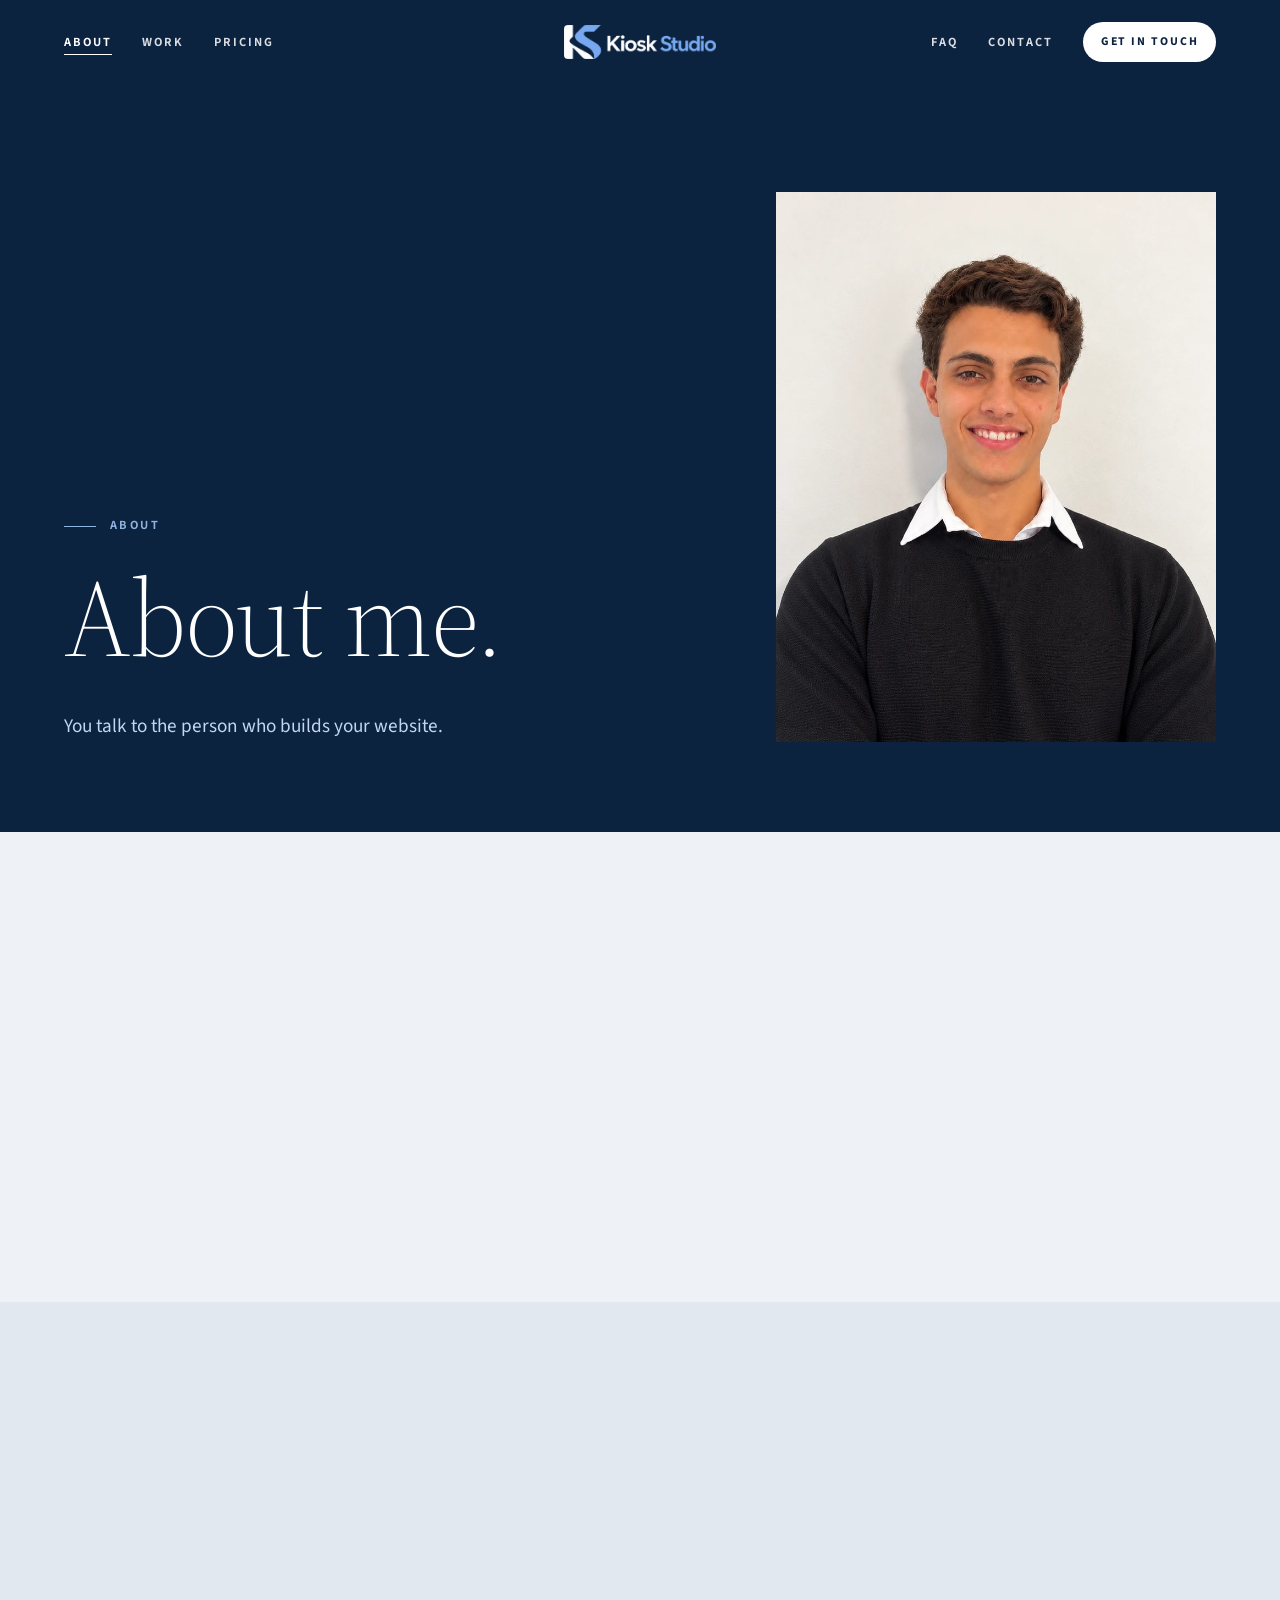
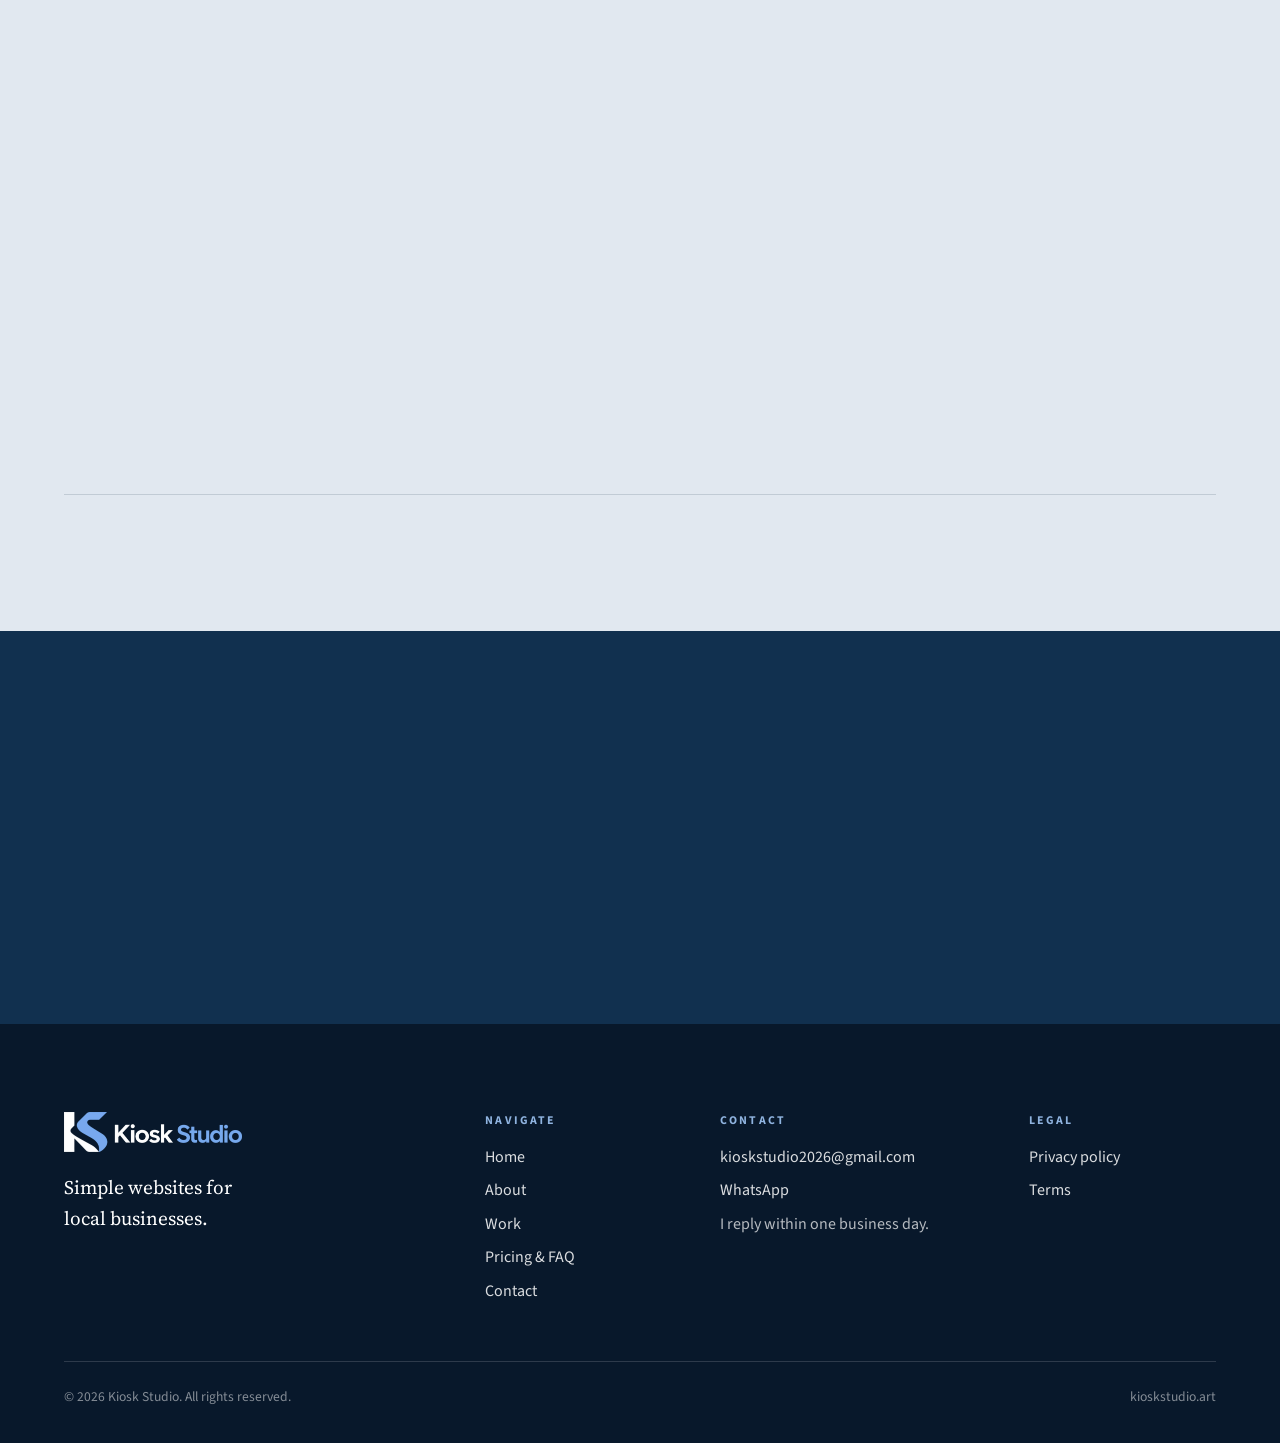
==== commit 824e0cdb: "Add the owner's photo to the About page Photo cropped to the portrait frame (4:5), resized and saved" ====
--- a/site/about.html
+++ b/site/about.html
@@ -26,9 +26,9 @@
   <link rel="apple-touch-icon" href="assets/apple-touch-icon.png">
   <link rel="preload" href="fonts/source-serif-4.woff2" as="font" type="font/woff2" crossorigin>
   <link rel="preload" href="fonts/source-sans-3.woff2" as="font" type="font/woff2" crossorigin>
-  <link rel="stylesheet" href="css/style.css">
-  <script src="config.js" defer></script>
-  <script src="js/main.js" defer></script>
+  <link rel="stylesheet" href="css/style.css?v=20261018">
+  <script src="config.js?v=20261018" defer></script>
+  <script src="js/main.js?v=20261018" defer></script>
 </head>
 <body>
   <a class="skip-link" href="#main">Skip to content</a>
@@ -70,7 +70,7 @@
           <p class="lead" data-reveal>You talk to the person who builds your website.</p>
         </div>
         <div class="portrait" data-reveal>
-          <img class="portrait-img" data-show-if="photo" data-src="photo" alt="Portrait of the person behind Kiosk Studio" width="640" height="800" hidden>
+          <img class="portrait-img" data-show-if="photo" data-src="photo" alt="Portrait of the person behind Kiosk Studio" width="800" height="1000" hidden>
           <div class="portrait-empty" data-hide-if="photo">
             <img src="assets/logo-mark.png" alt="" width="120" height="113">
           </div>
